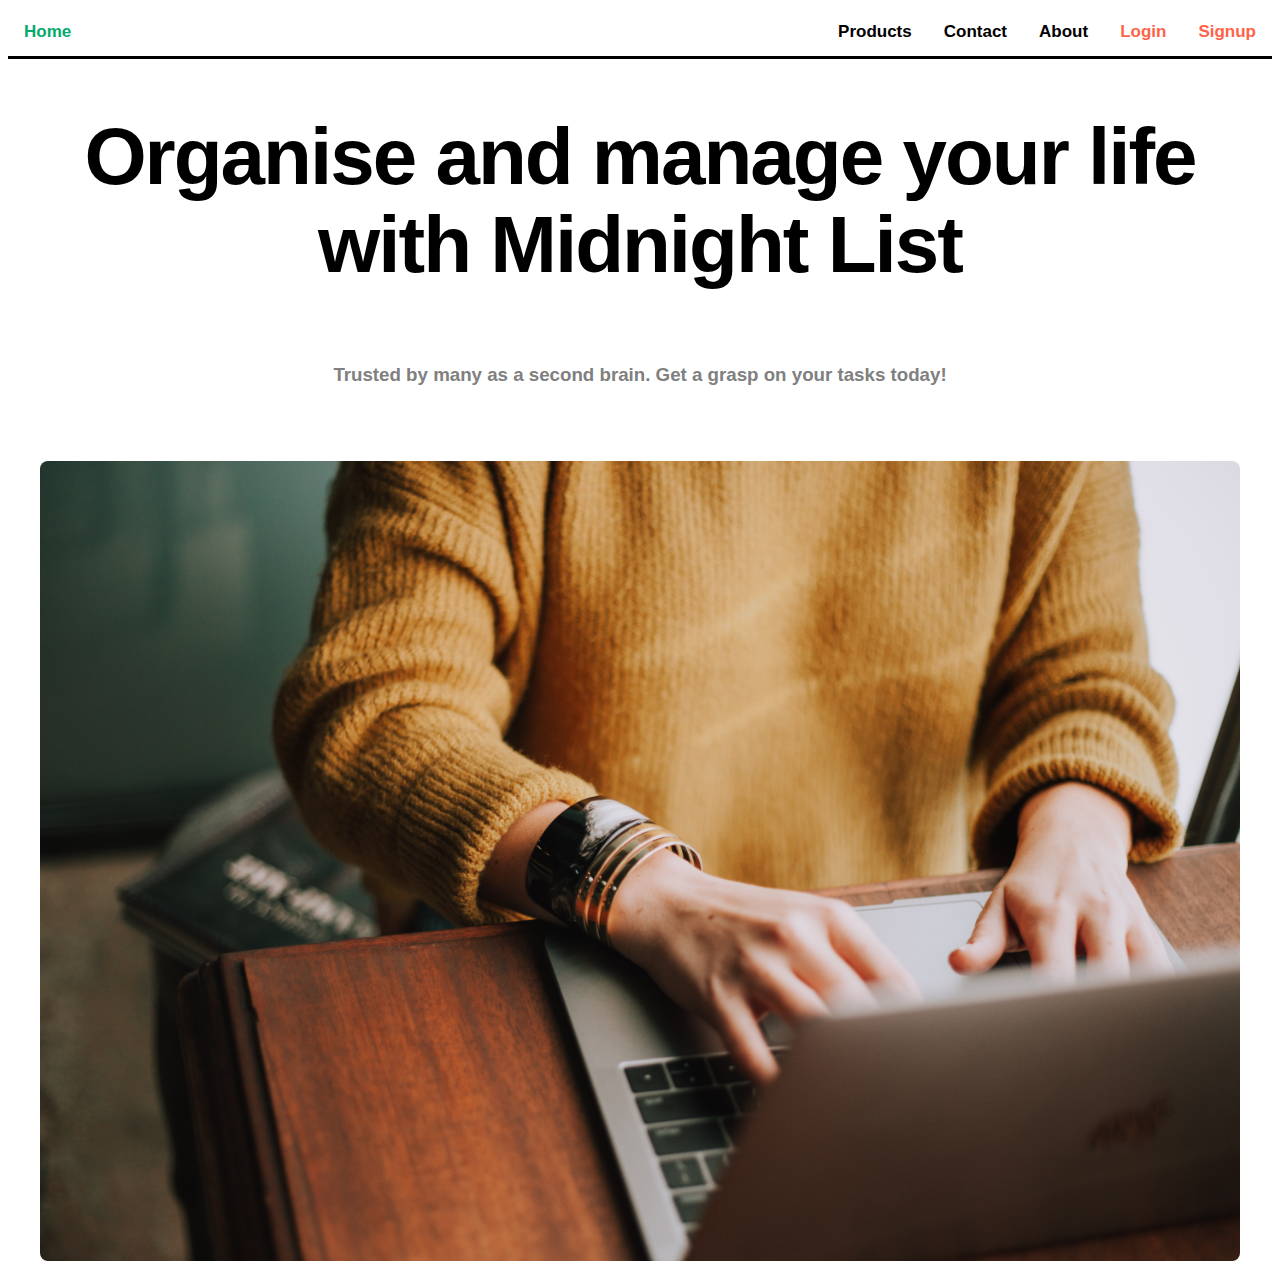
==== index.html @ ddc8e60b "Inition WIP" ====
<!DOCTYPE html>
<html lang="en">
<head>
    <meta charset="UTF-8">
    <meta http-equiv="X-UA-Compatible" content="IE=edge">
    <meta name="viewport" content="width=device-width, initial-scale=1.0">
    <script src="index.js"></script>
    <link href="style.css" rel="stylesheet">
    <title>Midnight List</title>
</head>
<body>
    <div class="topnav">
        <a href="index.html" id="home" class="active">Home</a>
        <a href="signup.html" id="loginsignup">Signup</a>
        <a href="login.html" id="loginsignup">Login</a>
        <a href="about.html">About</a>
        <a href="contact.html">Contact</a>
        <a href="products.html">Products</a>
    </div>

    <h1 id="title">Organise and manage your life with Midnight List</h1>
    <h3 id="slogan">Trusted by many as a second brain. Get a grasp on your tasks today!</h3>
    <img src="working-on-laptop.jpg" id="mainimage"
    width="1200" >
  
</body>
</html>
---- style.css ----
.topnav{
    background-color: white;
    overflow: hidden;
    border-bottom: solid 3px black;
}

.topnav a{
    float: right;
    color: white;
    text-align: center;
    padding: 14px 16px;
    font-size: 17px;
    color: black;
    text-decoration: none;
    font-weight: bold;
   
}

.topnav #home{
    float: left;
}

.topnav #loginsignup{
    color:tomato; 
}

.topnav a:hover {
    color: red;
   
}

body #title{
    font-size: 5em;
    text-align: center;
    font-weight: 700;
    line-height: 1.1;
    margin-bottom: 45px;
    letter-spacing: -2px;
    padding-bottom: 30px;
}

#slogan{
    text-align: center;
    color:gray;
    padding-bottom: 30px;
    margin-bottom: 45px;
}

.topnav a.active{
    color: #04AA6D;
} 

body{
    font-family: 'Lucida Sans', 'Lucida Sans Regular', 'Lucida Grande', 'Lucida Sans Unicode', Geneva, Verdana, sans-serif;
}

#mainimage{
    border-radius: 8px;
    margin-left: auto;
    margin-right: auto;
    display: block;
}
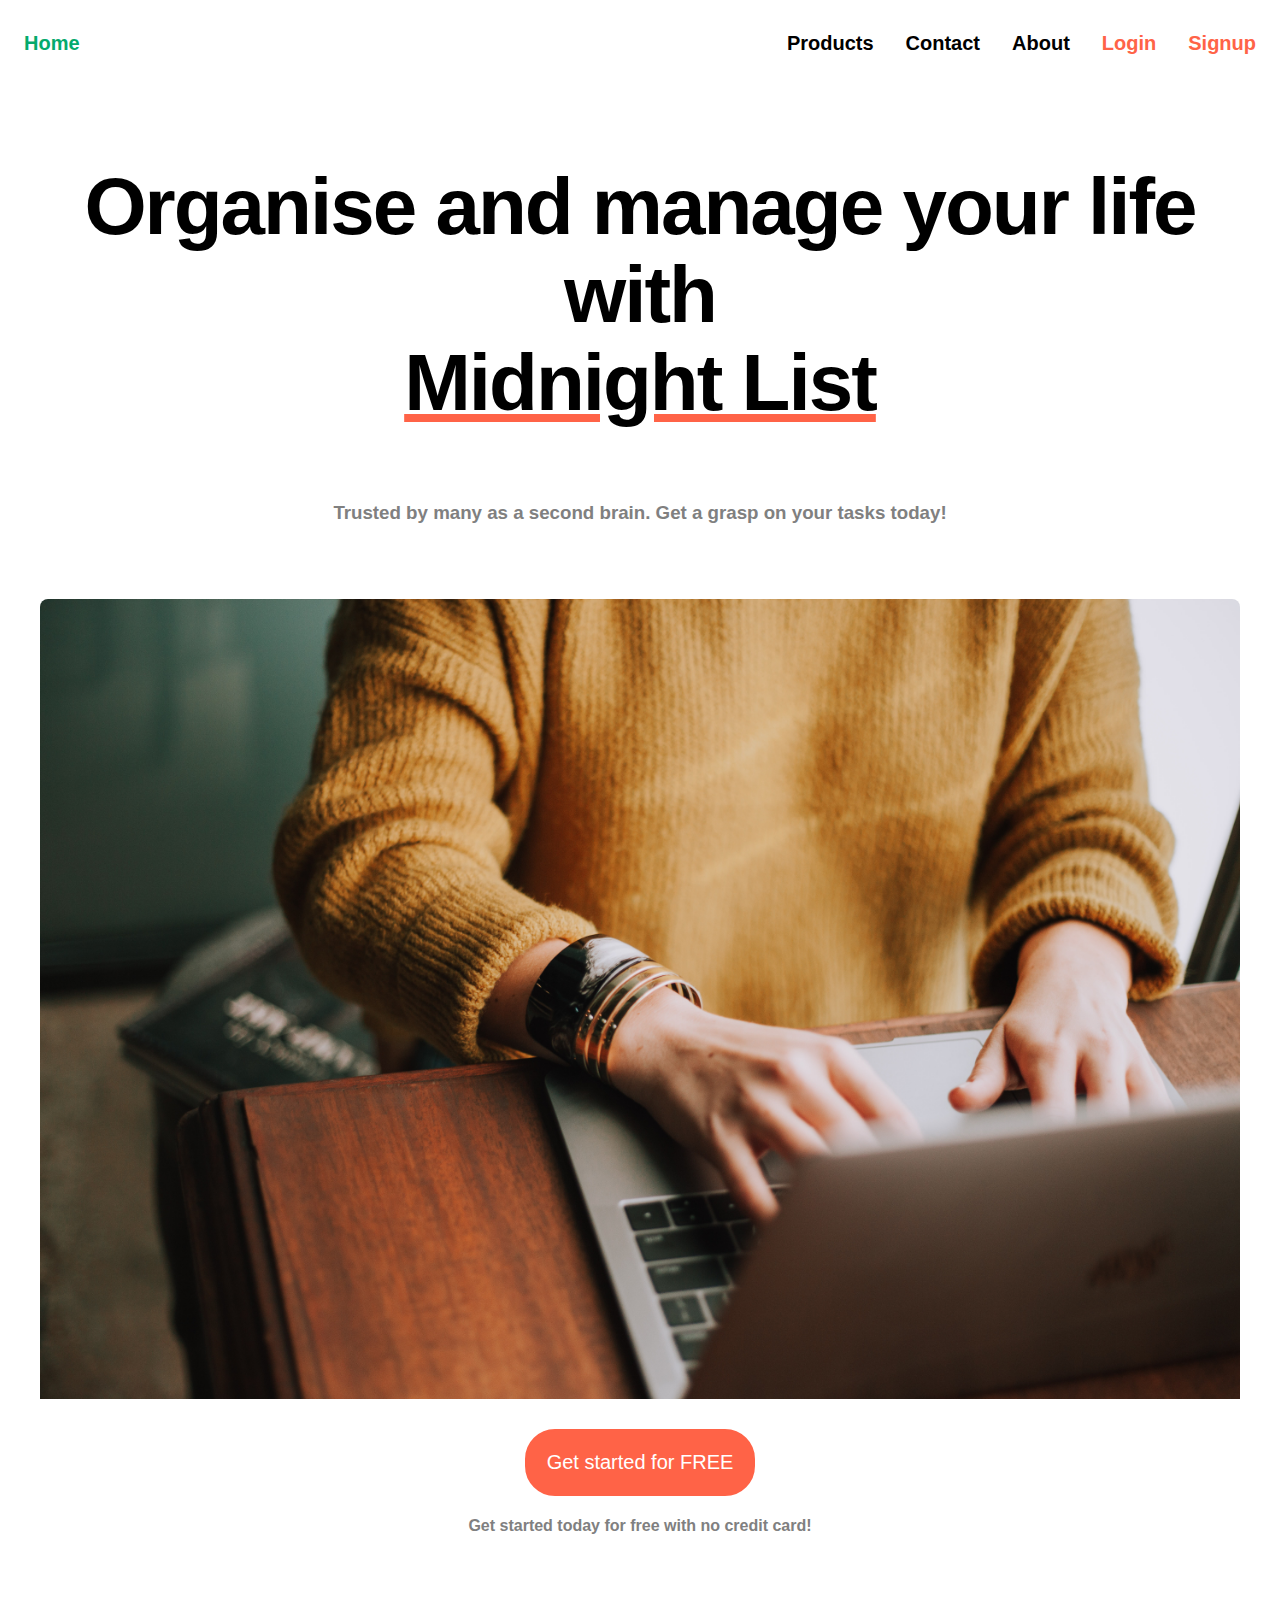
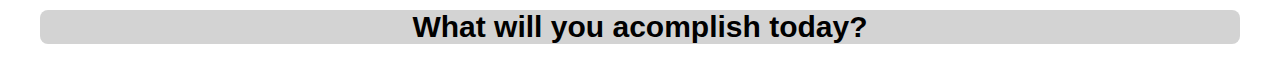
==== commit 385d9015: "Updated home page slightly" ====
--- a/index.html
+++ b/index.html
@@ -18,10 +18,26 @@
         <a href="products.html">Products</a>
     </div>
 
-    <h1 id="title">Organise and manage your life with Midnight List</h1>
+    <h1 id="title">Organise and manage your life with <div id="underline">Midnight List</div id=underline></h1>
     <h3 id="slogan">Trusted by many as a second brain. Get a grasp on your tasks today!</h3>
     <img src="working-on-laptop.jpg" id="mainimage"
     width="1200" >
+
+    <button 
+    type="button"
+    id="getStartedButton" 
+    onclick="window.location.href='signup.html';">
+        Get started for FREE
+    </button>
+    <h4 id="buttonInfo">
+        Get started today for free with no credit card!
+    </h4>
+
+    <div class="aesthetic">
+        <h3>
+            What will you acomplish today?
+        </h3>
+    </div>
   
 </body>
 </html>--- a/style.css
+++ b/style.css
@@ -1,7 +1,9 @@
 .topnav{
     background-color: white;
     overflow: hidden;
-    border-bottom: solid 3px black;
+    /* border-bottom: solid 3px black; */
+    padding-top: 10px;
+    padding-bottom: 10px;
 }
 
 .topnav a{
@@ -9,7 +11,7 @@
     color: white;
     text-align: center;
     padding: 14px 16px;
-    font-size: 17px;
+    font-size: 20px;
     color: black;
     text-decoration: none;
     font-weight: bold;
@@ -18,6 +20,7 @@
 
 .topnav #home{
     float: left;
+    font-size: 20px;
 }
 
 .topnav #loginsignup{
@@ -32,11 +35,25 @@
 body #title{
     font-size: 5em;
     text-align: center;
-    font-weight: 700;
+    font-weight: 1000em;
     line-height: 1.1;
     margin-bottom: 45px;
     letter-spacing: -2px;
     padding-bottom: 30px;
+    padding-top: 30px;
+}
+
+#getStartedButton{
+    border-radius: 30px;
+    border-color: tomato;
+    border-style: solid;
+    background-color: tomato;
+    margin-left: auto;
+    margin-right: auto;
+    display: block;
+    padding: 20px;
+    font-size: 20px;
+    color: white;
 }
 
 #slogan{
@@ -59,4 +76,30 @@
     margin-left: auto;
     margin-right: auto;
     display: block;
+    padding-bottom: 30px;
+}
+
+#buttonInfo{
+    text-align: center;
+    color:gray;
+    padding-bottom: 30px;
+    margin-bottom: 45px;
+}
+
+#underline{
+    text-decoration: underline tomato;
+}
+
+.aesthetic{
+    background-color: lightgray;
+    border-radius: 8px;
+    width: 1200px;
+    display: block;
+    margin-left: auto;
+    margin-right: auto;
+}
+
+.aesthetic h3{
+    text-align: center;
+    font-size: 30px;
 }